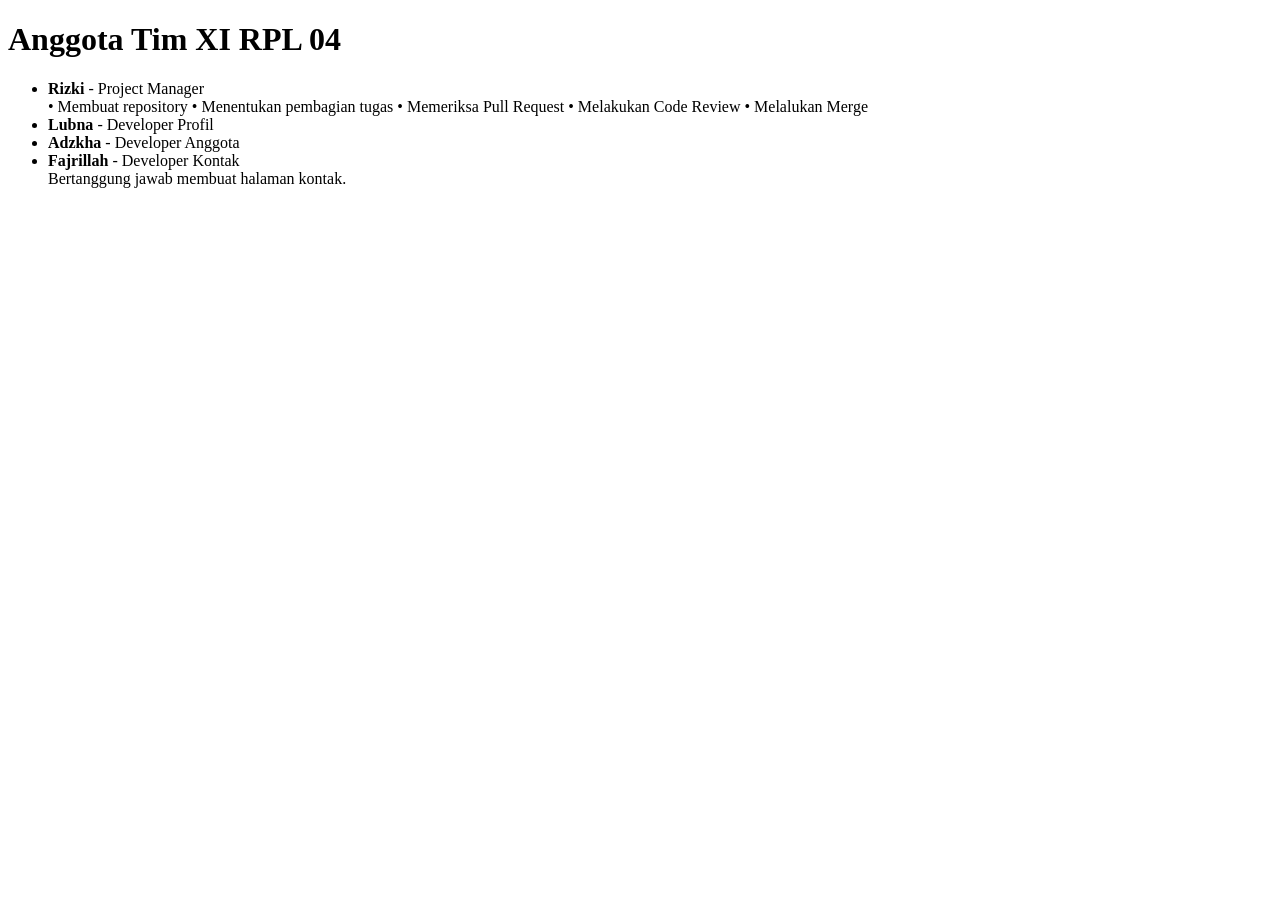
==== anggota.html @ bc192569 "Menambahkan daftar anggota" ====
<!doctype html>
<html>
  <head>
    <title>Anggota Tim XI RPL 04</title>
  </head>
  <body>
    <h1>Anggota Tim XI RPL 04</h1>

    <ul>
      <li>
        <strong>Rizki</strong> - Project Manager
        <br />
        • Membuat repository • Menentukan pembagian tugas • Memeriksa Pull Request • Melakukan Code Review • Melalukan Merge
      </li>

      <li>
        <strong>Lubna</strong> - Developer Profil
        <br />
      </li>

      <li>
        <strong>Adzkha</strong> - Developer Anggota
        <br />
      </li>

      <li>
        <strong>Fajrillah</strong> - Developer Kontak
        <br />
        Bertanggung jawab membuat halaman kontak.
      </li>
    </ul>
  </body>
</html>
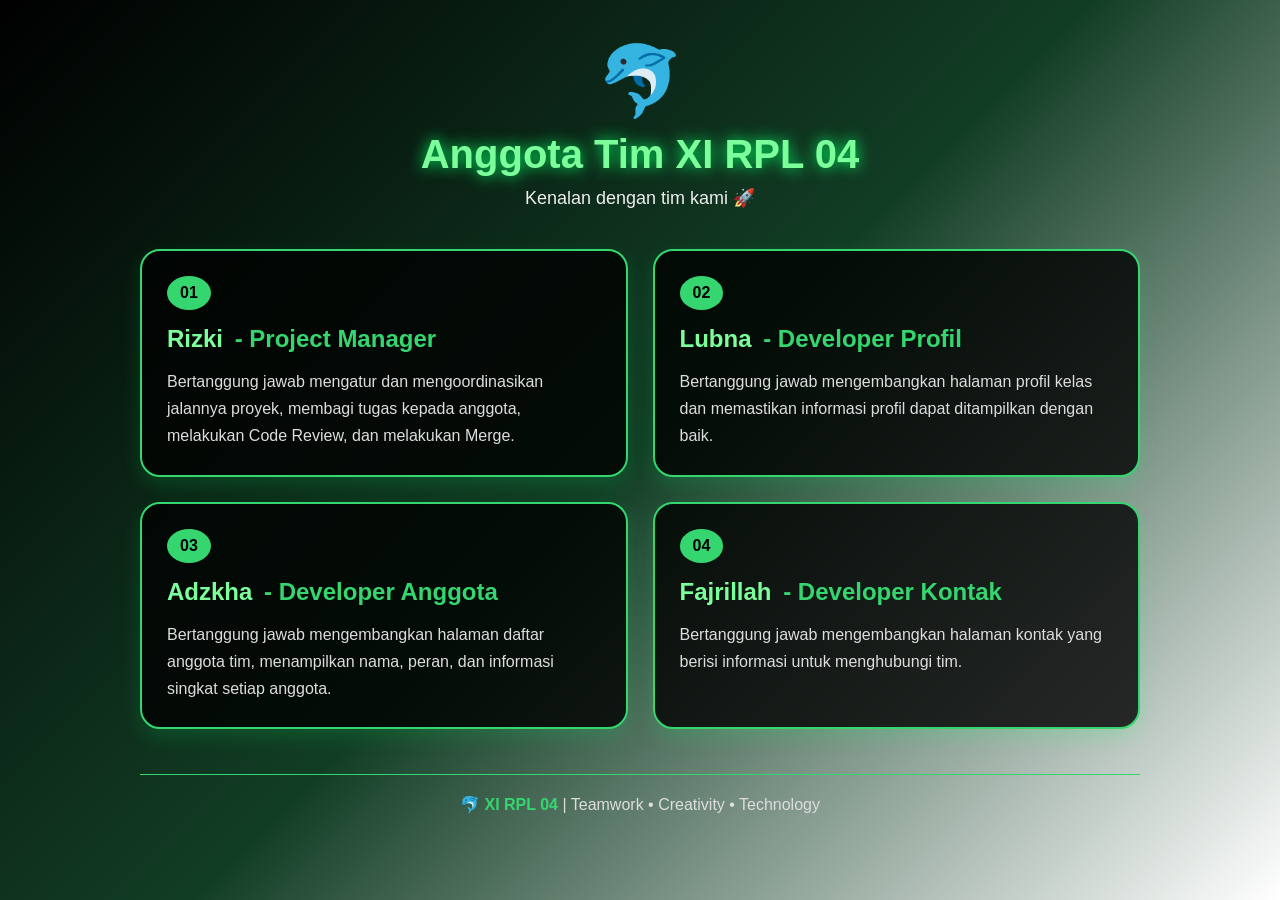
==== commit ba602a0d: "Revise anggota.html with new styles and structure Updated HTML structure and added CSS styles for la" ====
--- a/anggota.html
+++ b/anggota.html
@@ -1,33 +1,238 @@
 <!doctype html>
-<html>
-  <head>
-    <title>Anggota Tim XI RPL 04</title>
-  </head>
-  <body>
-    <h1>Anggota Tim XI RPL 04</h1>
-
-    <ul>
-      <li>
-        <strong>Rizki</strong> - Project Manager
-        <br />
-        • Membuat repository • Menentukan pembagian tugas • Memeriksa Pull Request • Melakukan Code Review • Melalukan Merge
-      </li>
-
-      <li>
-        <strong>Lubna</strong> - Developer Profil
-        <br />
-      </li>
-
-      <li>
-        <strong>Adzkha</strong> - Developer Anggota
-        <br />
-      </li>
-
-      <li>
-        <strong>Fajrillah</strong> - Developer Kontak
-        <br />
-        Bertanggung jawab membuat halaman kontak.
-      </li>
-    </ul>
-  </body>
+<html lang="id">
+<head>
+  <meta charset="UTF-8">
+  <meta name="viewport" content="width=device-width, initial-scale=1.0">
+
+  <title>Anggota Tim XI RPL 04</title>
+
+  <style>
+    * {
+      margin: 0;
+      padding: 0;
+      box-sizing: border-box;
+      font-family: Arial, sans-serif;
+    }
+
+    body {
+      background: linear-gradient(135deg, #000000, #123d25, #ffffff);
+      min-height: 100vh;
+      color: #ffffff;
+      padding: 40px 20px;
+    }
+
+    .container {
+      max-width: 1000px;
+      margin: auto;
+    }
+
+    /* Header */
+    .header {
+      text-align: center;
+      margin-bottom: 40px;
+    }
+
+    .dolphin {
+      font-size: 70px;
+      animation: swim 2s infinite alternate;
+      display: inline-block;
+    }
+
+    @keyframes swim {
+      from {
+        transform: translateX(-15px) rotate(-5deg);
+      }
+
+      to {
+        transform: translateX(15px) rotate(5deg);
+      }
+    }
+
+    h1 {
+      font-size: 40px;
+      margin-top: 10px;
+      color: #7cff9b;
+      text-shadow: 0 0 15px #00ff66;
+    }
+
+    .subtitle {
+      margin-top: 10px;
+      color: #eeeeee;
+      font-size: 18px;
+    }
+
+    /* Daftar anggota */
+    .anggota {
+      display: grid;
+      grid-template-columns: repeat(2, 1fr);
+      gap: 25px;
+    }
+
+    .card {
+      background: rgba(0, 0, 0, 0.8);
+      border: 2px solid #35d66f;
+      border-radius: 20px;
+      padding: 25px;
+      transition: 0.3s;
+      box-shadow: 0 8px 20px rgba(0, 255, 100, 0.15);
+    }
+
+    .card:hover {
+      transform: translateY(-10px);
+      background: #ffffff;
+      color: #000000;
+      box-shadow: 0 15px 30px rgba(0, 255, 100, 0.4);
+    }
+
+    .card:hover strong {
+      color: #159447;
+    }
+
+    .nomor {
+      display: inline-block;
+      background: #35d66f;
+      color: #000000;
+      font-weight: bold;
+      padding: 8px 13px;
+      border-radius: 50%;
+      margin-bottom: 15px;
+    }
+
+    strong {
+      font-size: 24px;
+      color: #7cff9b;
+    }
+
+    .peran {
+      color: #35d66f;
+      font-weight: bold;
+      margin-left: 5px;
+    }
+
+    .card p {
+      margin-top: 15px;
+      line-height: 1.7;
+      color: #dddddd;
+    }
+
+    .card:hover p {
+      color: #333333;
+    }
+
+    /* Footer */
+    footer {
+      text-align: center;
+      margin-top: 45px;
+      padding: 20px;
+      border-top: 1px solid #35d66f;
+      color: #dddddd;
+    }
+
+    footer span {
+      color: #35d66f;
+      font-weight: bold;
+    }
+
+    /* Tampilan HP */
+    @media (max-width: 700px) {
+      .anggota {
+        grid-template-columns: 1fr;
+      }
+
+      h1 {
+        font-size: 30px;
+      }
+
+      .dolphin {
+        font-size: 55px;
+      }
+    }
+  </style>
+</head>
+
+<body>
+
+  <div class="container">
+
+    <header class="header">
+      <div class="dolphin">🐬</div>
+
+      <h1>Anggota Tim XI RPL 04</h1>
+
+      <p class="subtitle">
+        Kenalan dengan tim kami 🚀
+      </p>
+    </header>
+
+    <section class="anggota">
+
+      <!-- Rizki -->
+      <div class="card">
+        <div class="nomor">01</div>
+
+        <h2>
+          <strong>Rizki</strong>
+          <span class="peran">- Project Manager</span>
+        </h2>
+
+        <p>
+          Bertanggung jawab mengatur dan mengoordinasikan jalannya proyek,
+          membagi tugas kepada anggota, melakukan Code Review, dan melakukan Merge.
+        </p>
+      </div>
+
+      <!-- Lubna -->
+      <div class="card">
+        <div class="nomor">02</div>
+
+        <h2>
+          <strong>Lubna</strong>
+          <span class="peran">- Developer Profil</span>
+        </h2>
+
+        <p>
+          Bertanggung jawab mengembangkan halaman profil kelas dan memastikan
+          informasi profil dapat ditampilkan dengan baik.
+        </p>
+      </div>
+
+      <!-- Adzkha -->
+      <div class="card">
+        <div class="nomor">03</div>
+
+        <h2>
+          <strong>Adzkha</strong>
+          <span class="peran">- Developer Anggota</span>
+        </h2>
+
+        <p>
+          Bertanggung jawab mengembangkan halaman daftar anggota tim,
+          menampilkan nama, peran, dan informasi singkat setiap anggota.
+        </p>
+      </div>
+
+      <!-- Fajrillah -->
+      <div class="card">
+        <div class="nomor">04</div>
+
+        <h2>
+          <strong>Fajrillah</strong>
+          <span class="peran">- Developer Kontak</span>
+        </h2>
+
+        <p>
+          Bertanggung jawab mengembangkan halaman kontak yang berisi
+          informasi untuk menghubungi tim.
+        </p>
+      </div>
+
+    </section>
+
+    <footer>
+      🐬 <span>XI RPL 04</span> | Teamwork • Creativity • Technology
+    </footer>
+
+  </div>
+
+</body>
 </html>
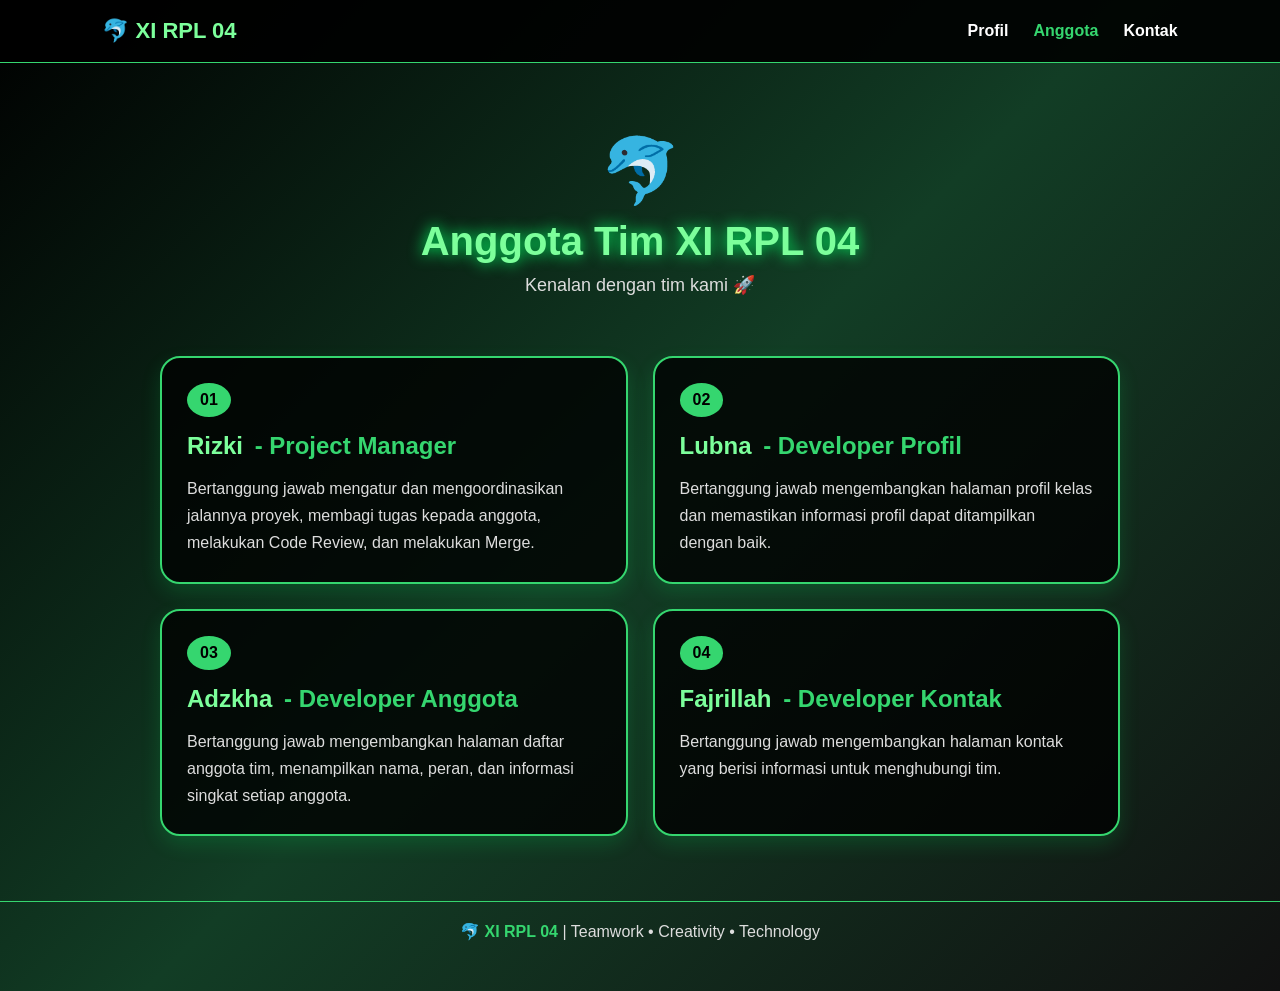
==== commit 8774613e: "Update kontak dan tambah anggota profil" ====
--- a/anggota.html
+++ b/anggota.html
@@ -4,7 +4,7 @@
   <meta charset="UTF-8">
   <meta name="viewport" content="width=device-width, initial-scale=1.0">
 
-  <title>Anggota Tim XI RPL 04</title>
+  <title>Anggota - XI RPL 04</title>
 
   <style>
     * {
@@ -15,25 +15,55 @@
     }
 
     body {
-      background: linear-gradient(135deg, #000000, #123d25, #ffffff);
+      background: linear-gradient(135deg, #000000, #123d25, #111);
       min-height: 100vh;
-      color: #ffffff;
-      padding: 40px 20px;
-    }
-
-    .container {
-      max-width: 1000px;
-      margin: auto;
-    }
-
-    /* Header */
+      color: white;
+      padding-bottom: 30px;
+    }
+
+    nav {
+      background: rgba(0, 0, 0, 0.9);
+      padding: 18px 8%;
+      display: flex;
+      justify-content: space-between;
+      align-items: center;
+      position: sticky;
+      top: 0;
+      z-index: 10;
+      border-bottom: 1px solid #35d66f;
+    }
+
+    .logo {
+      color: #7cff9b;
+      font-size: 22px;
+      font-weight: bold;
+    }
+
+    nav ul {
+      display: flex;
+      list-style: none;
+      gap: 25px;
+    }
+
+    nav a {
+      color: white;
+      text-decoration: none;
+      font-weight: bold;
+      transition: 0.3s;
+    }
+
+    nav a:hover,
+    nav a.active {
+      color: #35d66f;
+    }
+
     .header {
       text-align: center;
-      margin-bottom: 40px;
+      padding: 70px 20px 40px;
     }
 
     .dolphin {
-      font-size: 70px;
+      font-size: 65px;
       animation: swim 2s infinite alternate;
       display: inline-block;
     }
@@ -57,12 +87,14 @@
 
     .subtitle {
       margin-top: 10px;
-      color: #eeeeee;
+      color: #ddd;
       font-size: 18px;
     }
 
-    /* Daftar anggota */
     .anggota {
+      max-width: 1000px;
+      margin: auto;
+      padding: 20px;
       display: grid;
       grid-template-columns: repeat(2, 1fr);
       gap: 25px;
@@ -79,19 +111,13 @@
 
     .card:hover {
       transform: translateY(-10px);
-      background: #ffffff;
-      color: #000000;
-      box-shadow: 0 15px 30px rgba(0, 255, 100, 0.4);
-    }
-
-    .card:hover strong {
-      color: #159447;
+      box-shadow: 0 15px 30px rgba(0, 255, 100, 0.35);
     }
 
     .nomor {
       display: inline-block;
       background: #35d66f;
-      color: #000000;
+      color: #000;
       font-weight: bold;
       padding: 8px 13px;
       border-radius: 50%;
@@ -112,20 +138,15 @@
     .card p {
       margin-top: 15px;
       line-height: 1.7;
-      color: #dddddd;
-    }
-
-    .card:hover p {
-      color: #333333;
-    }
-
-    /* Footer */
+      color: #ddd;
+    }
+
     footer {
       text-align: center;
       margin-top: 45px;
       padding: 20px;
       border-top: 1px solid #35d66f;
-      color: #dddddd;
+      color: #ddd;
     }
 
     footer span {
@@ -133,8 +154,16 @@
       font-weight: bold;
     }
 
-    /* Tampilan HP */
     @media (max-width: 700px) {
+      nav {
+        flex-direction: column;
+        gap: 15px;
+      }
+
+      nav ul {
+        gap: 15px;
+      }
+
       .anggota {
         grid-template-columns: 1fr;
       }
@@ -142,97 +171,97 @@
       h1 {
         font-size: 30px;
       }
-
-      .dolphin {
-        font-size: 55px;
-      }
     }
   </style>
 </head>
 
 <body>
 
-  <div class="container">
-
-    <header class="header">
-      <div class="dolphin">🐬</div>
-
-      <h1>Anggota Tim XI RPL 04</h1>
-
-      <p class="subtitle">
-        Kenalan dengan tim kami 🚀
-      </p>
-    </header>
-
-    <section class="anggota">
-
-      <!-- Rizki -->
-      <div class="card">
-        <div class="nomor">01</div>
-
-        <h2>
-          <strong>Rizki</strong>
-          <span class="peran">- Project Manager</span>
-        </h2>
-
-        <p>
-          Bertanggung jawab mengatur dan mengoordinasikan jalannya proyek,
-          membagi tugas kepada anggota, melakukan Code Review, dan melakukan Merge.
-        </p>
-      </div>
-
-      <!-- Lubna -->
-      <div class="card">
-        <div class="nomor">02</div>
-
-        <h2>
-          <strong>Lubna</strong>
-          <span class="peran">- Developer Profil</span>
-        </h2>
-
-        <p>
-          Bertanggung jawab mengembangkan halaman profil kelas dan memastikan
-          informasi profil dapat ditampilkan dengan baik.
-        </p>
-      </div>
-
-      <!-- Adzkha -->
-      <div class="card">
-        <div class="nomor">03</div>
-
-        <h2>
-          <strong>Adzkha</strong>
-          <span class="peran">- Developer Anggota</span>
-        </h2>
-
-        <p>
-          Bertanggung jawab mengembangkan halaman daftar anggota tim,
-          menampilkan nama, peran, dan informasi singkat setiap anggota.
-        </p>
-      </div>
-
-      <!-- Fajrillah -->
-      <div class="card">
-        <div class="nomor">04</div>
-
-        <h2>
-          <strong>Fajrillah</strong>
-          <span class="peran">- Developer Kontak</span>
-        </h2>
-
-        <p>
-          Bertanggung jawab mengembangkan halaman kontak yang berisi
-          informasi untuk menghubungi tim.
-        </p>
-      </div>
-
-    </section>
-
-    <footer>
-      🐬 <span>XI RPL 04</span> | Teamwork • Creativity • Technology
-    </footer>
-
-  </div>
+  <nav>
+    <div class="logo">🐬 XI RPL 04</div>
+
+    <ul>
+      <li><a href="profil.html">Profil</a></li>
+      <li><a href="anggota.html" class="active">Anggota</a></li>
+      <li><a href="kontak.html">Kontak</a></li>
+    </ul>
+  </nav>
+
+  <header class="header">
+    <div class="dolphin">🐬</div>
+
+    <h1>Anggota Tim XI RPL 04</h1>
+
+    <p class="subtitle">
+      Kenalan dengan tim kami 🚀
+    </p>
+  </header>
+
+  <section class="anggota">
+
+    <div class="card">
+      <div class="nomor">01</div>
+
+      <h2>
+        <strong>Rizki</strong>
+        <span class="peran">- Project Manager</span>
+      </h2>
+
+      <p>
+        Bertanggung jawab mengatur dan mengoordinasikan jalannya proyek,
+        membagi tugas kepada anggota, melakukan Code Review,
+        dan melakukan Merge.
+      </p>
+    </div>
+
+    <div class="card">
+      <div class="nomor">02</div>
+
+      <h2>
+        <strong>Lubna</strong>
+        <span class="peran">- Developer Profil</span>
+      </h2>
+
+      <p>
+        Bertanggung jawab mengembangkan halaman profil kelas
+        dan memastikan informasi profil dapat ditampilkan
+        dengan baik.
+      </p>
+    </div>
+
+    <div class="card">
+      <div class="nomor">03</div>
+
+      <h2>
+        <strong>Adzkha</strong>
+        <span class="peran">- Developer Anggota</span>
+      </h2>
+
+      <p>
+        Bertanggung jawab mengembangkan halaman daftar anggota tim,
+        menampilkan nama, peran, dan informasi singkat setiap anggota.
+      </p>
+    </div>
+
+    <div class="card">
+      <div class="nomor">04</div>
+
+      <h2>
+        <strong>Fajrillah</strong>
+        <span class="peran">- Developer Kontak</span>
+      </h2>
+
+      <p>
+        Bertanggung jawab mengembangkan halaman kontak yang berisi
+        informasi untuk menghubungi tim.
+      </p>
+    </div>
+
+  </section>
+
+  <footer>
+    🐬 <span>XI RPL 04</span> | Teamwork • Creativity • Technology
+  </footer>
 
 </body>
-</html>
+</html>
